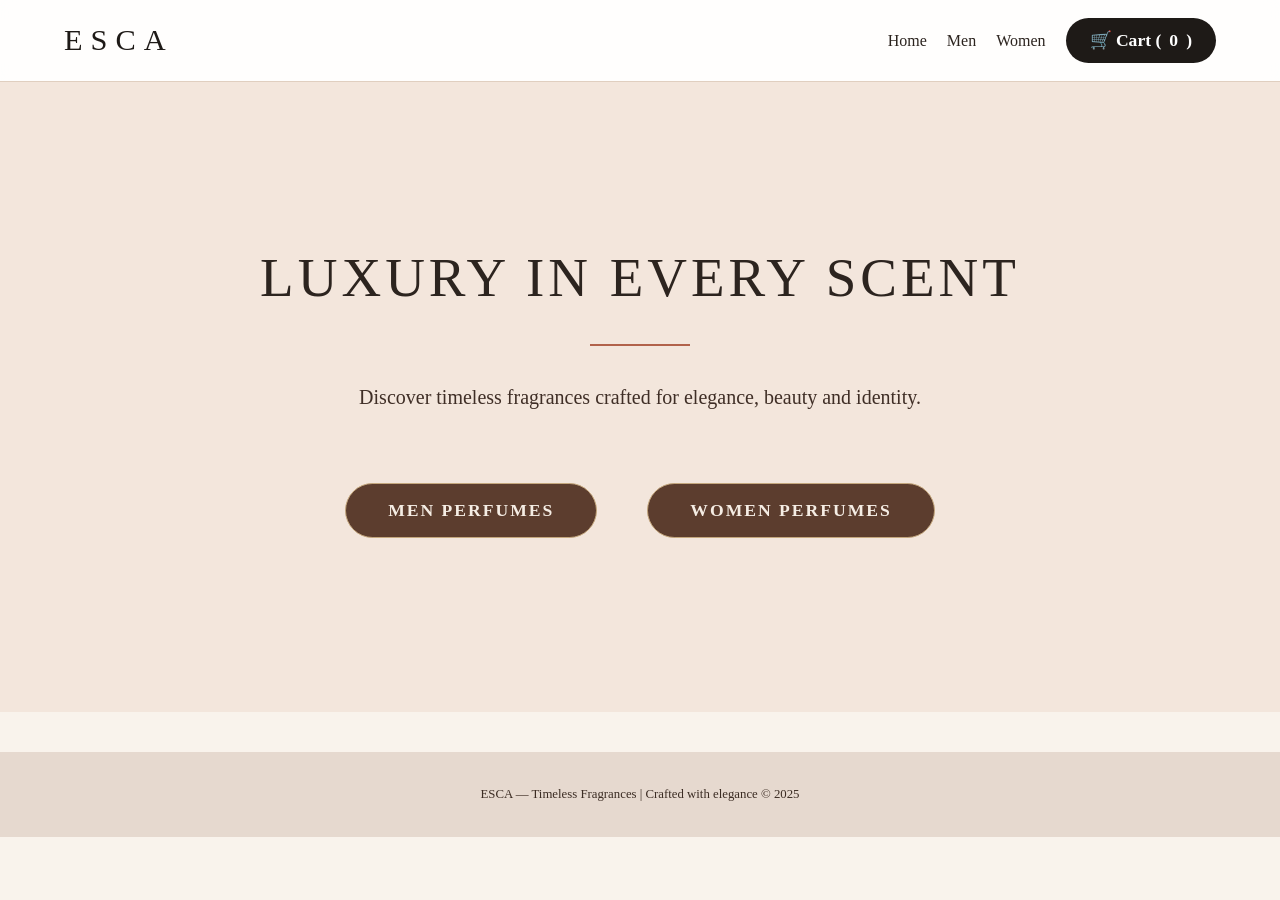
==== index.html @ ed93bd60 "Add files via upload" ====
<!DOCTYPE html>
<html lang="en">
<head>
    <meta charset="UTF-8">
    <meta name="viewport" content="width=device-width, initial-scale=1.0, user-scalable=yes">
    <title>ESCA Perfumes | Luxury Scents</title>
    <link rel="stylesheet" href="style.css">
</head>
<body>

<header>
    <h1><span id="admin-trigger" style="cursor: default; user-select: none;">ESCA</span></h1>
    <nav>
        <a href="index.html">Home</a>
        <a href="men.html">Men</a>
        <a href="women.html">Women</a>
        <button id="cart-btn">🛒 Cart (<span id="cart-count">0</span>)</button>
    </nav>
</header>

<main>
    <section class="home">
        <h2>LUXURY IN EVERY SCENT</h2>
        <div class="line"></div>
        <p>Discover timeless fragrances crafted for elegance, beauty and identity.</p>
        <div class="home-buttons">
            <a href="men.html"><button>MEN PERFUMES</button></a>
            <a href="women.html"><button>WOMEN PERFUMES</button></a>
        </div>
    </section>
</main>

<footer>
    <p>ESCA — Timeless Fragrances | Crafted with elegance © 2025</p>
</footer>

<!-- MODAL (PRODUCT LARGE POPUP) -->
<div id="productModal" class="modal-overlay">
    <div class="product-modal">
        <div class="modal-close" id="closeModalBtn">✕</div>
        <div class="modal-inner">
            <div class="modal-image">
                <img id="modalImg" src="" alt="perfume">
            </div>
            <div class="modal-details">
                <h2 id="modalTitle"></h2>
                <div class="price-badge" id="modalPriceHint">Select size</div>
                <div class="size-selector">
                    <button class="size-btn" id="size50Btn">50 ML — </button>
                    <button class="size-btn" id="size100Btn">100 ML — </button>
                </div>
                <div class="fragrance-notes" id="fragranceNotesBox">
                    <h4>✨ Fragrance notes</h4>
                    <p id="notesText">Experience the signature ESCA blend. Top, heart & base notes carefully selected.</p>
                </div>
            </div>
        </div>
    </div>
</div>

<!-- CART SIDEBAR -->
<div id="cartSidebar" class="cart-sidebar">
    <div class="cart-header">
        <h2>Your Cart</h2>
        <span class="close-cart" id="closeCartSidebarBtn">✕</span>
    </div>
    <ul id="cartList"></ul>
    <div class="cart-total">
        <span>Total:</span>
        <span id="cartTotal">0</span>
        <span>L.E</span>
    </div>
    
    <!-- حقول بيانات العميل -->
    <div class="customer-info">
        <h3>📋 Delivery Details</h3>
        <input type="text" id="customerName" placeholder="Full Name" class="cart-input">
        <input type="tel" id="customerPhone" placeholder="Phone Number" class="cart-input">
        <textarea id="customerAddress" placeholder="Full Address (Street, City, Building)" rows="3" class="cart-input"></textarea>
    </div>
    
    <button class="place-order-btn" id="whatsappOrderBtn">📲 Place Order via WhatsApp</button>
</div>
<!-- 1. استدعاء مكتبات فايربيز الأساسية -->
<script src="https://www.gstatic.com/firebasejs/10.8.0/firebase-app-compat.js"></script>
<script src="https://www.gstatic.com/firebasejs/10.8.0/firebase-firestore-compat.js"></script>

<!-- 2. ربط الفايربيز بمشروعك وتشغيل قاعدة البيانات -->
<script>
  const firebaseConfig = {
    apiKey: "AIzaSyCxBPD-orqHQqcExpM0kJfXnNjss--DFhM",
    authDomain: "esca-d3e5d.firebaseapp.com",
    projectId: "esca-d3e5d",
    storageBucket: "esca-d3e5d.firebasestorage.app",
    messagingSenderId: "375569449165",
    appId: "1:375569449165:web:48f9afd018ecf5d6ca2984",
    measurementId: "G-6FMXDCWFWV"
  };

  // تشغيل الفايربيز بالطريقة العادية (Compat)
  firebase.initializeApp(firebaseConfig);
  // تعريف متغير قاعدة البيانات عشان ملف الـ script يشوفه علطول
  var db = firebase.firestore();
</script>

<!-- 3. ملف الكود بتاعك العادي جداً -->
<script src="script.js"></script>
</body>
</html>
---- style.css ----
* {
    margin: 0;
    padding: 0;
    box-sizing: border-box;
    font-family: 'Segoe UI', 'poppins', 'Times New Roman', serif;
}

body {
    background: #f9f3ec;
    color: #1e1a17;
    scroll-behavior: smooth;
}

::-webkit-scrollbar {
    width: 6px;
}
::-webkit-scrollbar-track {
    background: #e2d5ca;
}
::-webkit-scrollbar-thumb {
    background: #3a2c27;
    border-radius: 8px;
}

/* HEADER */
header {
    display: flex;
    justify-content: space-between;
    align-items: center;
    padding: 18px 5%;
    background: #ffffffdd;
    backdrop-filter: blur(8px);
    position: sticky;
    top: 0;
    z-index: 100;
    border-bottom: 1px solid #e0cfc0;
    flex-wrap: wrap;
}
header h1 {
    font-size: 1.9rem;
    letter-spacing: 8px;
    font-weight: 500;
    color: #1e1a17;
}
nav {
    display: flex;
    align-items: center;
    gap: 20px;
    flex-wrap: wrap;
}
nav a {
    text-decoration: none;
    color: #2c241f;
    font-weight: 500;
    transition: 0.2s;
    font-size: 1rem;
}
nav a:hover {
    color: #b1624b;
    border-bottom: 1px solid #b1624b;
}
#cart-btn, nav button {
    background: #1e1a17;
    border: none;
    padding: 12px 24px;
    border-radius: 40px;
    color: white;
    font-size: 1.1rem;
    cursor: pointer;
    transition: 0.2s;
    display: inline-flex;
    align-items: center;
    gap: 8px;
    font-weight: 600;
}
#cart-btn:hover, nav button:hover {
    background: #b1624b;
    transform: scale(0.97);
}
/* ========================
   HOME PAGE - زي الأول بالضبط
   ======================== */

.home {
    text-align: center;
    padding: 120px 20px;
    background: #f3e6dc;
    min-height: 70vh;
    display: flex;
    flex-direction: column;
    justify-content: center;
}

.home h2 {
    font-size: 55px;
    letter-spacing: 4px;
    font-weight: 500;
    margin-bottom: 20px;
    color: #2c241f;
}

.line {
    width: 100px;
    height: 2px;
    background: #b1624b;
    margin: 15px auto;
}

.home p {
    font-size: 20px;
    width: 600px;
    max-width: 90%;
    margin: 20px auto 40px;
    line-height: 1.6;
    color: #3f2e26;
}

.home-buttons {
    display: flex;
    justify-content: center;
    flex-wrap: wrap;
    gap: 20px;
    margin-top: 20px;
}

.home-buttons button {
    padding: 15px 35px;
    margin: 10px;
    border: 1.5px solid #2c241f;
    background: transparent;
    cursor: pointer;
    font-size: 15px;
    letter-spacing: 2px;
    font-weight: 600;
    transition: 0.3s;
    border-radius: 40px;
    color: #2c241f;
}

.home-buttons button:hover {
    background: #2c241f;
    color: #f3e8dc;
}

@keyframes fadeInUp {
    from {
        opacity: 0;
        transform: translateY(30px);
    }
    to {
        opacity: 1;
        transform: translateY(0);
    }
}

/* خط صغير تحت ESCA */
.esca-line {
    width: 120px;
    height: 2px;
    background: #b1624b;
    margin: 20px auto 30px;
}

/* العبارة الجذابة */
.tagline-big {
    margin-bottom: 50px;
}

.tagline-big p {
    font-size: clamp(1.2rem, 5vw, 1.8rem);
    font-style: italic;
    color: #5c3d2e;
    font-weight: 400;
    letter-spacing: 2px;
    max-width: 700px;
    margin: 0 auto;
    line-height: 1.6;
}

/* زراير كبار جنب بعض */
.home-buttons {
    display: flex;
    justify-content: center;
    gap: 30px;
    flex-wrap: wrap;
}

.home-buttons a {
    text-decoration: none;
}

.home-buttons button {
    padding: 18px 50px;
    font-size: 1.1rem;
    font-weight: 700;
    letter-spacing: 3px;
    border: 2px solid #2c241f;
    background: transparent;
    cursor: pointer;
    transition: 0.3s;
    border-radius: 50px;
    color: #2c241f;
    min-width: 220px;
}

.home-buttons button:hover {
    background: #2c241f;
    color: #f3e6dc;
    transform: scale(1.05);
    box-shadow: 0 8px 25px rgba(0,0,0,0.1);
}
/* النجوم */
.stars {
    position: absolute;
    top: 0;
    left: 0;
    width: 100%;
    height: 100%;
    pointer-events: none;
    overflow: hidden;
    z-index: 1;
}

.star {
    position: absolute;
    background: #c4a77d;
    border-radius: 50%;
    animation: twinkle 3s infinite ease-in-out;
}

.star.gold {
    background: #d4af37;
    box-shadow: 0 0 6px #d4af37;
}

@keyframes twinkle {
    0%, 100% { opacity: 0.15; transform: scale(1); }
    50% { opacity: 0.7; transform: scale(1.2); }
}

.home-content {
    position: relative;
    z-index: 2;
    padding: 40px 20px;
}

/* كلمة ESCA - كبيرة وحروف متفرقة */
.esca-title {
    display: flex;
    justify-content: center;
    gap: 35px;
    margin-bottom: 40px;
    flex-wrap: wrap;
}

.letter {
    font-size: clamp(5rem, 20vw, 12rem);
    font-weight: 900;
    background: linear-gradient(135deg, #8b6914, #c4a77d, #d4af37, #8b5e3c);
    background-size: 300% 300%;
    -webkit-background-clip: text;
    background-clip: text;
    color: transparent;
    animation: letterGlow 3s ease infinite, float 2s ease-in-out infinite;
    display: inline-block;
    letter-spacing: 20px;
}

@keyframes letterGlow {
    0%, 100% { filter: drop-shadow(0 0 3px #c4a77d); }
    50% { filter: drop-shadow(0 0 20px #d4af37); }
}

@keyframes float {
    0%, 100% { transform: translateY(0px); }
    50% { transform: translateY(-12px); }
}

.letter:nth-child(1) { animation-delay: 0s; }
.letter:nth-child(2) { animation-delay: 0.1s; }
.letter:nth-child(3) { animation-delay: 0.2s; }
.letter:nth-child(4) { animation-delay: 0.3s; }

/* السطر العلوي */
.tagline {
    margin: 30px 0;
}

.glow {
    font-size: 1.3rem;
    letter-spacing: 5px;
    color: #8b5e3c;
    text-shadow: 0 0 8px #d4af37;
    animation: pulseGlow 2s ease infinite;
}

@keyframes pulseGlow {
    0%, 100% { opacity: 0.7; text-shadow: 0 0 3px #c4a77d; }
    50% { opacity: 1; text-shadow: 0 0 15px #d4af37; }
}

/* الجملة */
r-radius: 30px;
/* الجملة - من غير صندوق، أنيق وبسيط */
/* الجملة - خط رفيع تحت */
.hero-quote {
    margin: 50px auto;
    max-width: 800px;
}

.hero-quote p {
    font-size: 1.5rem;
    font-style: italic;
    color: #5c3d2e;
    line-height: 1.8;
    letter-spacing: 1px;
    font-weight: 400;
    border-bottom: 1px solid #c4a77d;
    display: inline-block;
    padding-bottom: 12px;
}


/* زراير الهوم - بنية وكبيرة */
.home .home-buttons button {
    background: #5c3d2e;
    border: 1px solid #c4a77d;
    color: #f5ede4;
    font-weight: 700;
    font-size: 1.1rem;
    padding: 16px 42px;
    letter-spacing: 2px;
    transition: 0.3s;
    border-radius: 50px;
}

.home .home-buttons button:hover {
    background: #c4a77d;
    color: #3d2a1f;
    border-color: #8b6914;
    transform: scale(1.03);
    box-shadow: 0 5px 20px rgba(92, 61, 46, 0.3);
}

/* ========================
   COLLECTION PAGES (men - women)
   ======================== */

.collection {
    text-align: center;
    padding: 50px 5%;
}
.collection h2 {
    font-size: 2rem;
    margin-bottom: 45px;
    font-weight: 500;
    letter-spacing: 2px;
    border-left: 5px solid #b1624b;
    display: inline-block;
    padding-left: 20px;
}
.products-grid {
    display: grid;
    grid-template-columns: repeat(auto-fit, minmax(270px, 1fr));
    gap: 35px;
    max-width: 1400px;
    margin: 0 auto;
}
.perfume-card {
    background: white;
    border-radius: 24px;
    overflow: hidden;
    cursor: pointer;
    transition: all 0.3s ease;
    box-shadow: 0 12px 24px -12px rgba(0,0,0,0.1);
    text-align: center;
    padding-bottom: 20px;
}
.perfume-card:hover {
    transform: translateY(-8px);
    box-shadow: 0 22px 30px -12px rgba(0,0,0,0.2);
}
.perfume-card img {
    width: 100%;
    height: 280px;
    object-fit: cover;
    background: #f7ede4;
    transition: 0.3s;
}
.perfume-card h3 {
    margin: 18px 0 6px;
    font-size: 1.5rem;
    font-weight: 500;
}
.perfume-card span {
    color: #b1624b;
    font-weight: 600;
    font-size: 1rem;
}

/* ========================
   MODAL - LARGE POPUP
   ======================== */

.modal-overlay {
    display: none;
    position: fixed;
    top: 0;
    left: 0;
    width: 100%;
    height: 100%;
    background-color: rgba(0, 0, 0, 0.7);
    backdrop-filter: blur(6px);
    z-index: 1000;
    justify-content: center;
    align-items: center;
}
.product-modal {
    background: #ffffff;
    width: 95%;
    max-width: 1200px;
    max-height: 85vh;
    border-radius: 32px;
    display: flex;
    flex-direction: column;
    overflow-y: auto;
    position: relative;
    animation: fadeSlideUp 0.25s ease;
}
@keyframes fadeSlideUp {
    from {
        opacity: 0;
        transform: translateY(30px);
    }
    to {
        opacity: 1;
        transform: translateY(0);
    }
}
.modal-inner {
    display: flex;
    flex-wrap: wrap;
}
.modal-image {
    flex: 1;
    background: #faf0e8;
    display: flex;
    align-items: center;
    justify-content: center;
    padding: 40px;
}
.modal-image img {
    max-width: 100%;
    max-height: 450px;
    object-fit: contain;
    border-radius: 24px;
    box-shadow: 0 10px 18px rgba(0,0,0,0.1);
}
.modal-details {
    flex: 1.2;
    padding: 35px 40px;
    display: flex;
    flex-direction: column;
    gap: 20px;
    max-height: 80vh;
    overflow-y: auto;
}
.modal-details h2 {
    font-size: 2rem;
    font-weight: 500;
    color: #2c241f;
}
.price-badge {
    background: #f0e2d8;
    display: inline-block;
    padding: 5px 14px;
    border-radius: 40px;
    font-size: 0.9rem;
    font-weight: 600;
    width: fit-content;
}
.size-selector {
    display: flex;
    flex-direction: column;
    gap: 12px;
    margin: 15px 0;
}
.size-btn {
    background: #f4ede8;
    border: 1px solid #cfbfb2;
    padding: 18px 0;
    font-size: 1.2rem;
    font-weight: 700;
    border-radius: 60px;
    cursor: pointer;
    transition: all 0.2s;
    width: 100%;
    color: #2c241f;
}
.size-btn:hover {
    background: #2c241f;
    color: white;
    border-color: #2c241f;
}
.fragrance-notes {
    background: #faf3ed;
    padding: 20px 24px;
    border-radius: 28px;
    margin-top: 10px;
}
.fragrance-notes h4 {
    margin-bottom: 12px;
    font-weight: 600;
    font-size: 1.1rem;
}
.fragrance-notes p {
    font-size: 1rem;
    line-height: 1.6;
    color: #4b3a30;
    white-space: pre-wrap;
    word-break: break-word;
}
.modal-close {
    position: absolute;
    top: 18px;
    right: 24px;
    font-size: 32px;
    background: white;
    width: 42px;
    height: 42px;
    border-radius: 30px;
    display: flex;
    align-items: center;
    justify-content: center;
    cursor: pointer;
    box-shadow: 0 4px 12px rgba(0,0,0,0.1);
    transition: 0.2s;
    z-index: 10;
}
.modal-close:hover {
    background: #f0e0d4;
    transform: rotate(90deg);
}

/* ========================
   CART SIDEBAR
   ======================== */

.cart-sidebar {
    position: fixed;
    top: 0;
    right: -420px;
    width: 380px;
    max-width: 85vw;
    height: 100%;
    background: white;
    box-shadow: -8px 0 28px rgba(0,0,0,0.2);
    z-index: 1100;
    transition: right 0.35s cubic-bezier(0.2, 0.9, 0.4, 1.1);
    display: flex;
    flex-direction: column;
    padding: 20px;
}
.cart-sidebar.show {
    right: 0;
}
.cart-header {
    display: flex;
    justify-content: space-between;
    align-items: center;
    border-bottom: 1px solid #ddd;
    padding-bottom: 12px;
}
.cart-header h2 {
    font-size: 1.7rem;
}
.close-cart {
    font-size: 32px;
    cursor: pointer;
}
#cartList {
    list-style: none;
    flex: 1;
    overflow-y: auto;
    margin: 20px 0;
    padding-right: 6px;
}

/* CART ITEM STYLES */
.cart-item {
    display: flex;
    justify-content: space-between;
    align-items: center;
    flex-wrap: wrap;
    gap: 10px;
    background: #faf3ed;
    margin-bottom: 12px;
    padding: 12px 15px;
    border-radius: 20px;
}
.cart-item-info {
    flex: 2;
}
.cart-item-name {
    font-weight: 700;
    font-size: 0.9rem;
    color: #2c241f;
}
.cart-item-size {
    font-size: 0.7rem;
    color: #b1624b;
}
.cart-item-price {
    font-size: 0.8rem;
    font-weight: 600;
    margin-top: 4px;
}
.cart-item-controls {
    display: flex;
    align-items: center;
    gap: 8px;
}
.qty-btn {
    width: 38px;
    height: 38px;
    border-radius: 50%;
    border: none;
    background: #e0cfc0;
    font-size: 1.4rem;
    font-weight: bold;
    cursor: pointer;
    transition: 0.2s;
}
.qty-btn:hover {
    background: #b1624b;
    color: white;
}
.cart-item-qty {
    font-weight: 700;
    font-size: 1rem;
    min-width: 25px;
    text-align: center;
}
.remove-btn {
    background: none;
    border: none;
    font-size: 1.2rem;
    cursor: pointer;
    padding: 5px 8px;
    border-radius: 50%;
    transition: 0.2s;
}
.remove-btn:hover {
    background: #e0cfc0;
}

/* سعر إجمالي الكارت */
.cart-total {
    display: flex;
    justify-content: space-between;
    align-items: center;
    padding: 15px 0;
    margin-top: 10px;
    border-top: 2px solid #e0cfc0;
    font-size: 1.2rem;
    font-weight: 700;
}
.cart-total span:first-child {
    font-size: 1rem;
    font-weight: 600;
}
.cart-total span:nth-child(2) {
    font-size: 1.3rem;
    color: #b1624b;
}

.place-order-btn {
    background: #1e1a17;
    border: none;
    padding: 18px;
    color: white;
    font-weight: 700;
    border-radius: 60px;
    font-size: 1.1rem;
    cursor: pointer;
    margin-top: 12px;
}
.empty-cart-msg {
    text-align: center;
    color: #8f7a6b;
    padding: 30px 0;
}
footer {
    text-align: center;
    padding: 35px;
    background: #e6d9cf;
    margin-top: 40px;
    color: #3b2c23;
    font-size: 0.8rem;
}

@media (max-width: 700px) {
    .modal-inner {
        flex-direction: column;
    }
    .modal-image {
        padding: 20px;
    }
    .modal-details {
        padding: 20px;
    }
    header {
        flex-direction: column;
        gap: 12px;
    }
}
/* Customer Info Form */
.customer-info {
    margin: 15px 0;
    padding: 15px 0;
    border-top: 1px solid #e0cfc0;
    border-bottom: 1px solid #e0cfc0;
}

.customer-info h3 {
    font-size: 1rem;
    margin-bottom: 12px;
    color: #5c3d2e;
    text-align: center;
}

.cart-input {
    width: 100%;
    padding: 12px;
    margin-bottom: 10px;
    border: 1px solid #e0cfc0;
    border-radius: 12px;
    font-size: 0.9rem;
    background: #fefaf5;
    box-sizing: border-box;
}

.cart-input:focus {
    outline: none;
    border-color: #b1624b;
}
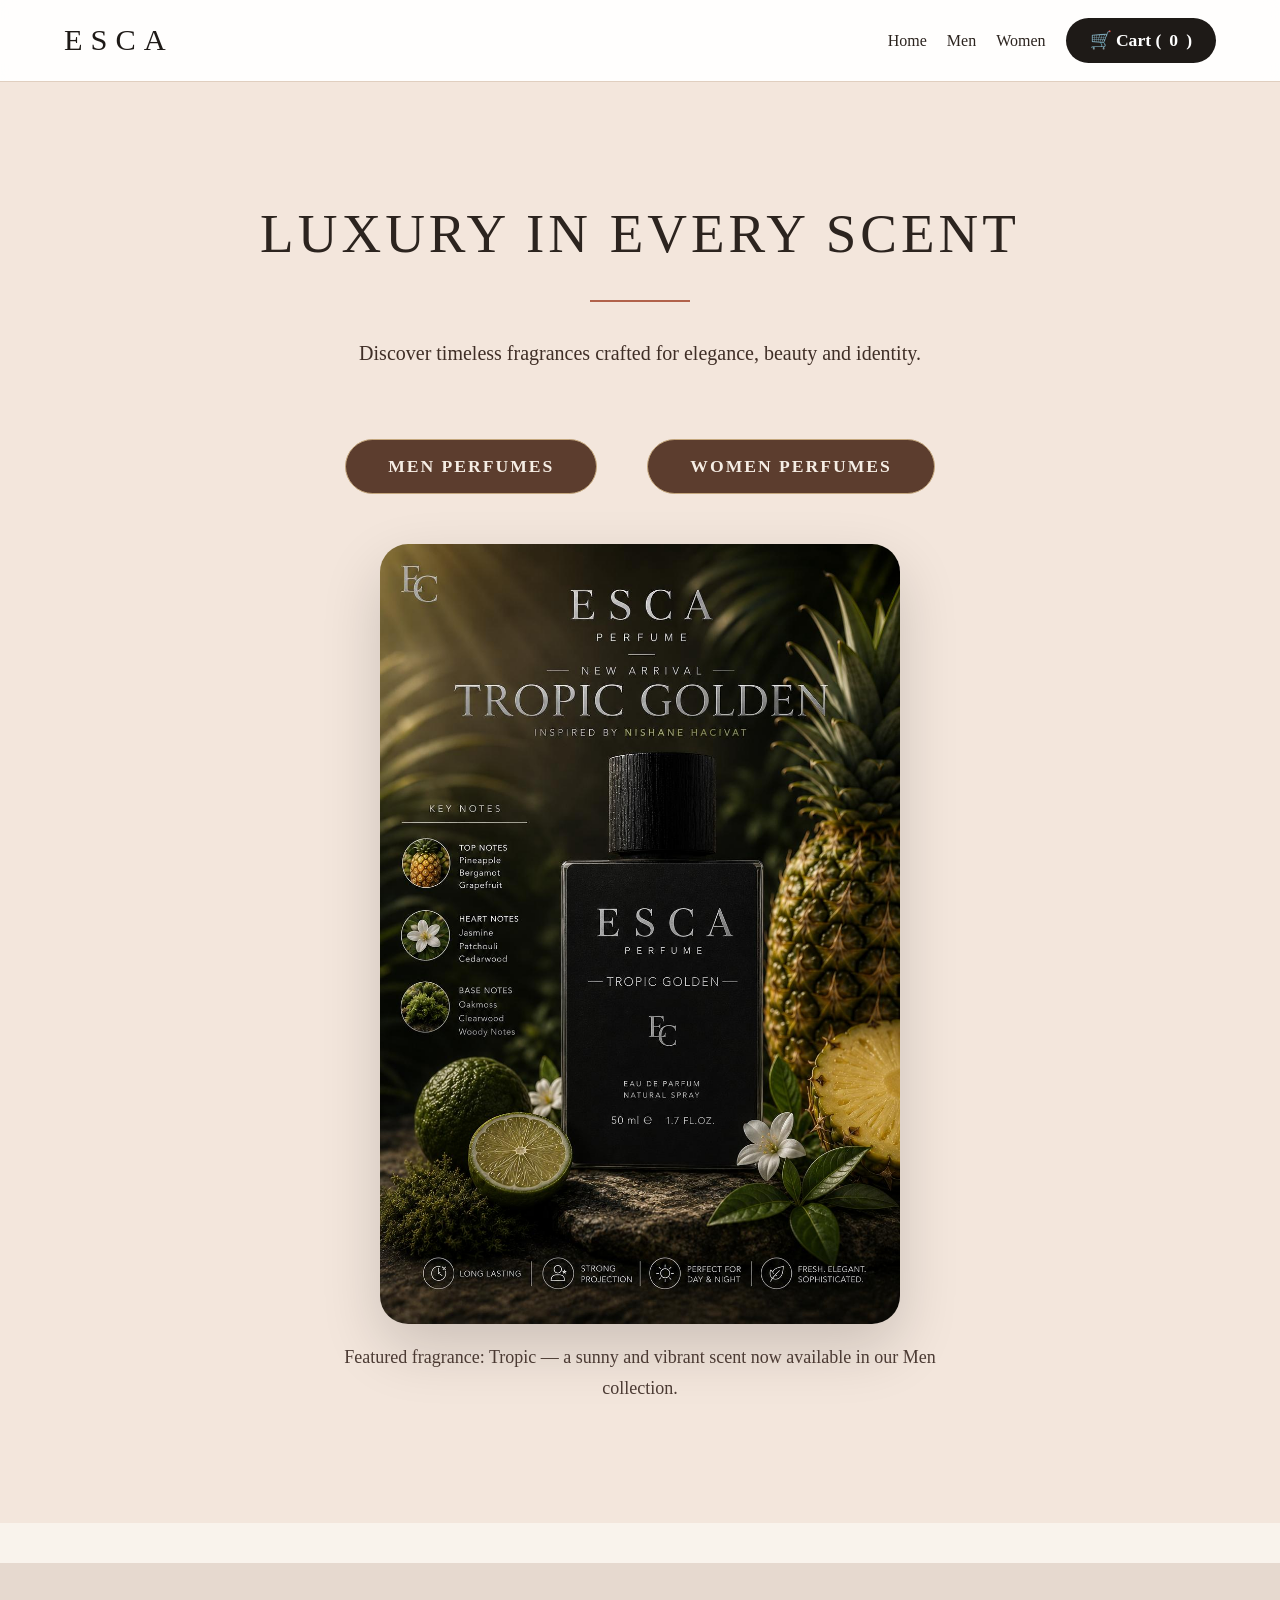
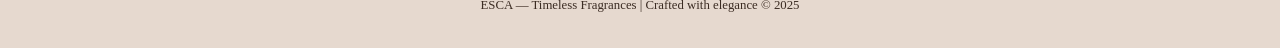
==== commit fa70b0b9: "Add files via upload" ====
--- a/index.html
+++ b/index.html
@@ -26,6 +26,10 @@
         <div class="home-buttons">
             <a href="men.html"><button>MEN PERFUMES</button></a>
             <a href="women.html"><button>WOMEN PERFUMES</button></a>
+        </div>
+        <div class="featured-image-container">
+            <img src="tropic.jpg" alt="Tropic perfume" class="featured-image">
+            <p>Featured fragrance: Tropic — a sunny and vibrant scent now available in our Men collection.</p>
         </div>
     </section>
 </main>
@@ -79,7 +83,7 @@
         <textarea id="customerAddress" placeholder="Full Address (Street, City, Building)" rows="3" class="cart-input"></textarea>
     </div>
     
-    <button class="place-order-btn" id="whatsappOrderBtn">📲 Place Order via WhatsApp</button>
+    <button class="place-order-btn" id="OrderBtn"> Place Order </button>
 </div>
 <!-- 1. استدعاء مكتبات فايربيز الأساسية -->
 <script src="https://www.gstatic.com/firebasejs/10.8.0/firebase-app-compat.js"></script>
@@ -106,4 +110,4 @@
 <!-- 3. ملف الكود بتاعك العادي جداً -->
 <script src="script.js"></script>
 </body>
-</html>+</html>
--- a/style.css
+++ b/style.css
@@ -140,6 +140,29 @@
 .home-buttons button:hover {
     background: #2c241f;
     color: #f3e8dc;
+}
+
+.featured-image-container {
+    display: flex;
+    flex-direction: column;
+    align-items: center;
+    gap: 18px;
+    margin-top: 40px;
+}
+
+.featured-image {
+    width: min(520px, 100%);
+    border-radius: 28px;
+    box-shadow: 0 24px 60px rgba(0, 0, 0, 0.16);
+    object-fit: cover;
+}
+
+.featured-image-container p {
+    max-width: 680px;
+    color: #4b3a33;
+    font-size: 18px;
+    line-height: 1.7;
+    margin: 0;
 }
 
 @keyframes fadeInUp {
